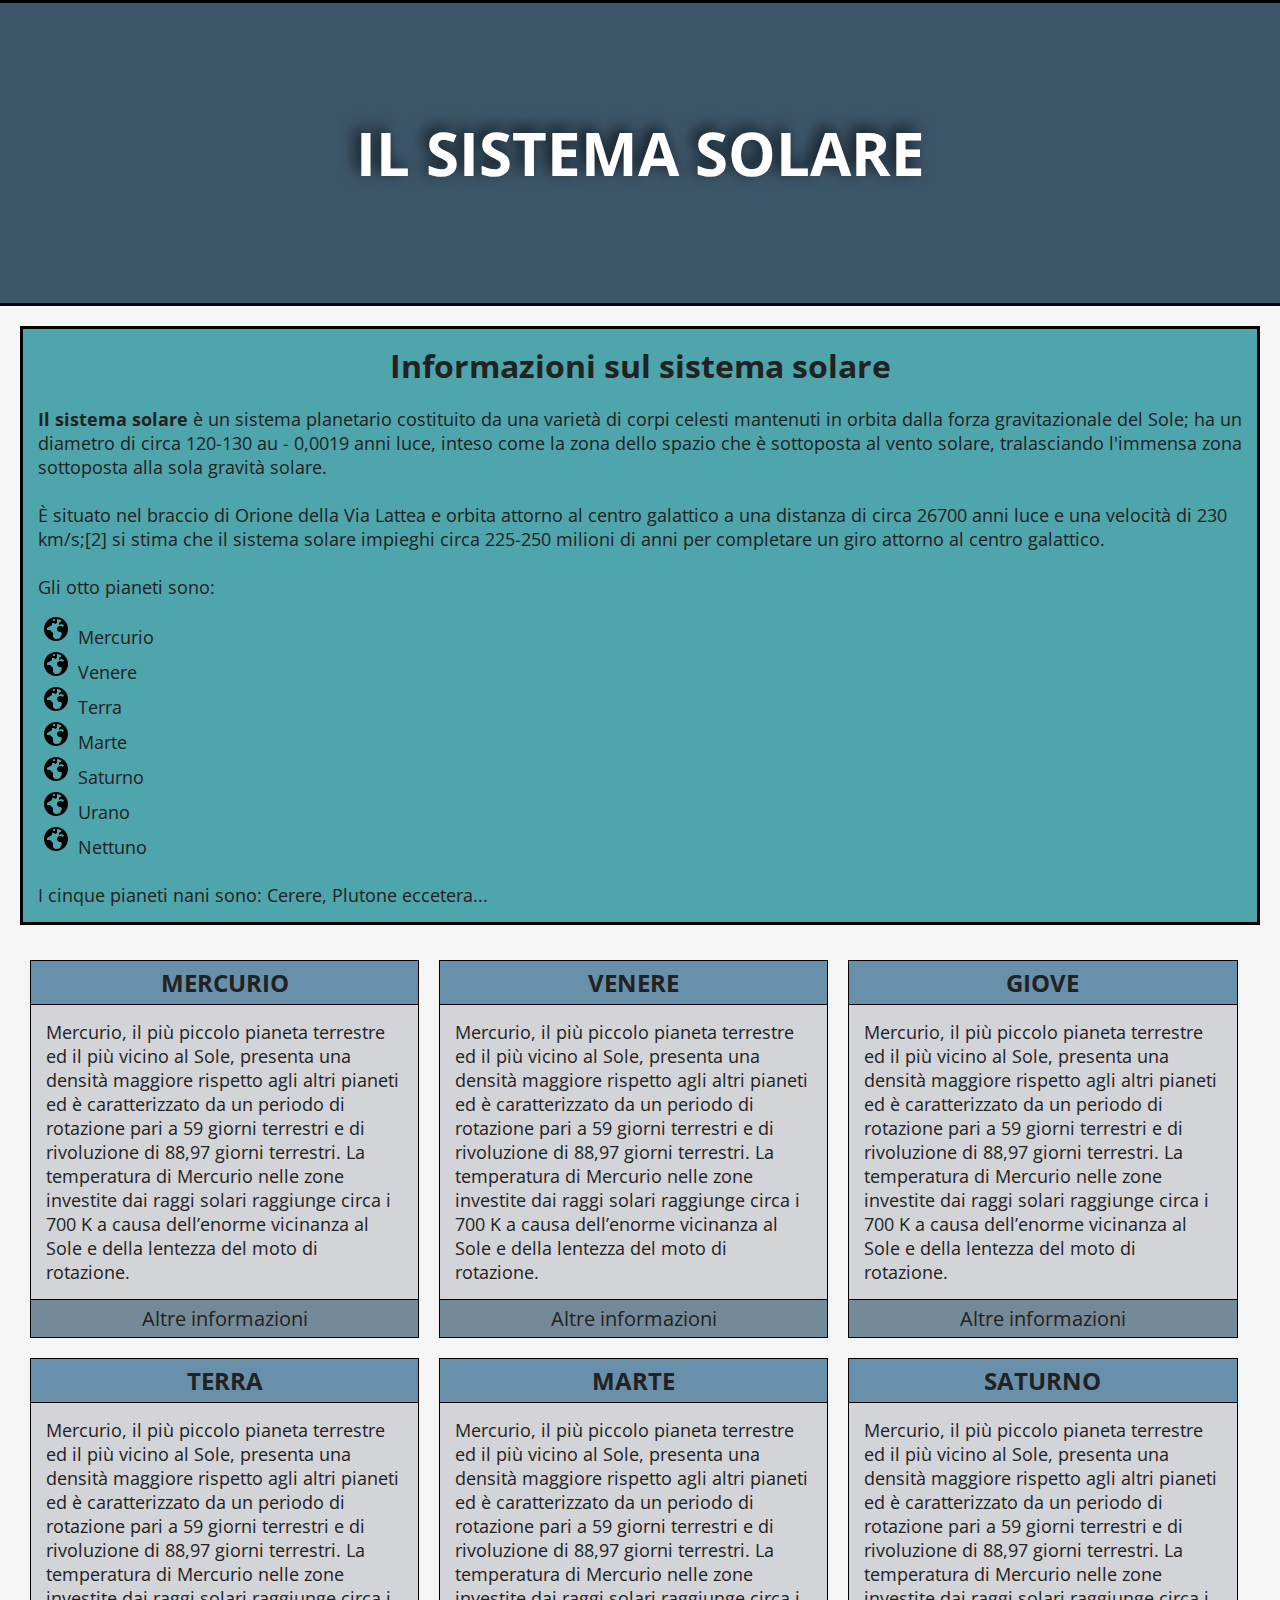
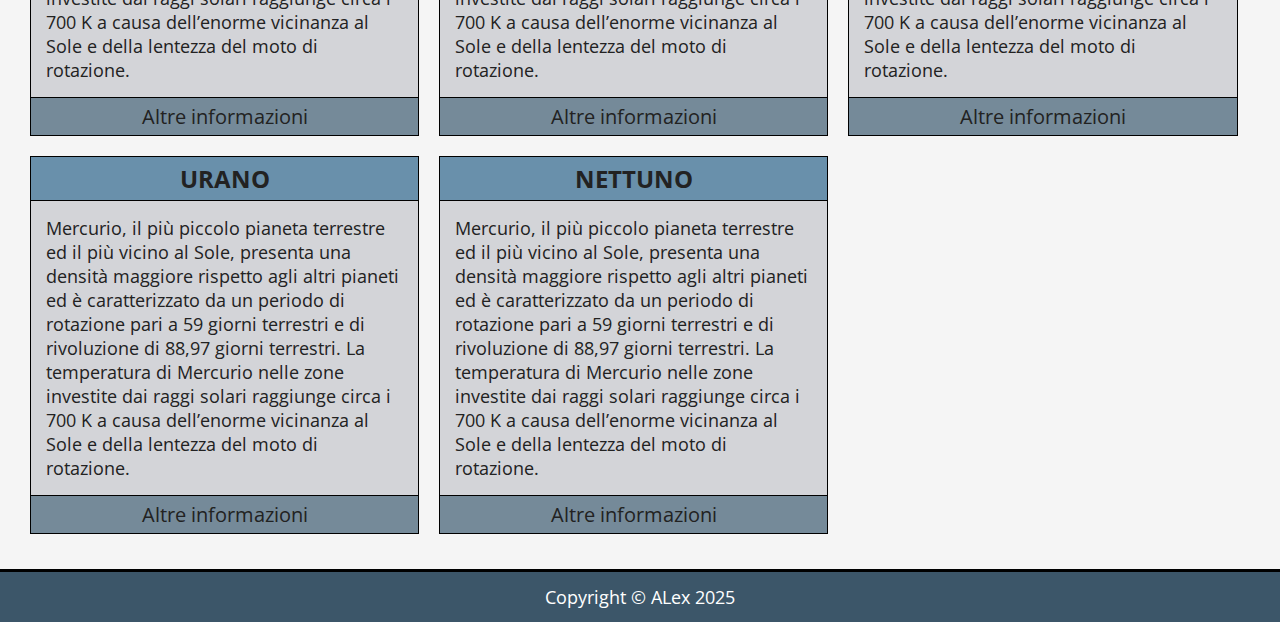
==== index.html @ 9d1b0b7c "first commit" ====
<!DOCTYPE html>

<html lang="it">
  <head>
    <meta charset="utf-8" />
    <meta http-equiv="X-UA-Compatible" content="IE=edge" />
    <title>Sistema solare</title>
    <meta name="viewport" content="width=device-width, initial-scale=1" />
    <link rel="stylesheet" type="text/css" media="screen" href="./src/css/main.css" />

    <link rel="preconnect" href="https://fonts.googleapis.com" />
    <link rel="preconnect" href="https://fonts.gstatic.com" crossorigin />
    <link
      href="https://fonts.googleapis.com/css2?family=Open+Sans:ital,wght@0,300..800;1,300..800&display=swap"
      rel="stylesheet" />
  </head>

  <body>

    <header>
        <h1>IL SISTEMA SOLARE</h1>
    </header>

    <main>

      <section id="c-principale">
        <h2>Informazioni sul sistema solare</h2>
        <article>
          <p><strong>Il sistema solare</strong> è un sistema planetario costituito
          da una varietà di corpi celesti mantenuti in orbita dalla forza
          gravitazionale del Sole; ha un diametro di circa 120-130 au -
          0,0019 anni luce, inteso come la zona dello spazio che è sottoposta al
          vento solare, tralasciando l'immensa zona sottoposta alla sola gravità
          solare.
          </p>
          <br>
          <p>È situato nel braccio di Orione della Via Lattea e orbita attorno al
            centro galattico a una distanza di circa 26700 anni luce e una
            velocità di 230 km/s;[2] si stima che il sistema solare impieghi circa
            225-250 milioni di anni per completare un giro attorno al centro
            galattico.
          </p>
          <br>
          Gli otto pianeti sono:
          <ul id="c-listaPianeti">
            <li>Mercurio</li>
            <li>Venere</li>
            <li>Terra</li>
            <li>Marte</li>
            <li>Saturno</li>
            <li>Urano</li>
            <li>Nettuno</li>
          </ul>
          <br>
          I cinque pianeti nani sono: Cerere, Plutone eccetera...
        </article>
      </section>

      <article class="c-pianeti">
        <h3 id="c-pianeti__titolo">MERCURIO</h3>
        <div class="c-pianeti__descrizione c-pianeti__descrizione--bordo">
          Mercurio, il più piccolo pianeta terrestre ed il più vicino al Sole, presenta una densità maggiore rispetto agli altri pianeti ed è caratterizzato da un periodo di rotazione pari a 59 giorni terrestri e di rivoluzione di 88,97 giorni terrestri. La temperatura di Mercurio nelle zone investite dai raggi solari raggiunge circa i 700 K a causa dell’enorme vicinanza al Sole e della lentezza del moto di rotazione.
        </div>
        <div class="c-pianeti__footer">Altre informazioni</div>
      </article>

      <article class="c-pianeti">
        <h3 id="c-pianeti__titolo">VENERE</h3>
        <div class="c-pianeti__descrizione c-pianeti__descrizione--bordo">
          Mercurio, il più piccolo pianeta terrestre ed il più vicino al Sole, presenta una densità maggiore rispetto agli altri pianeti ed è caratterizzato da un periodo di rotazione pari a 59 giorni terrestri e di rivoluzione di 88,97 giorni terrestri. La temperatura di Mercurio nelle zone investite dai raggi solari raggiunge circa i 700 K a causa dell’enorme vicinanza al Sole e della lentezza del moto di rotazione. 
        </div>
        <div class="c-pianeti__footer">Altre informazioni</div>
      </article>

      <article class="c-pianeti">
        <h3 id="c-pianeti__titolo">GIOVE</h3>
        <div class="c-pianeti__descrizione c-pianeti__descrizione--bordo">
          Mercurio, il più piccolo pianeta terrestre ed il più vicino al Sole, presenta una densità maggiore rispetto agli altri pianeti ed è caratterizzato da un periodo di rotazione pari a 59 giorni terrestri e di rivoluzione di 88,97 giorni terrestri. La temperatura di Mercurio nelle zone investite dai raggi solari raggiunge circa i 700 K a causa dell’enorme vicinanza al Sole e della lentezza del moto di rotazione.
        </div>
        <div class="c-pianeti__footer">Altre informazioni</div>
      </article>
  
      <article class="c-pianeti">
        <h3 id="c-pianeti__titolo">TERRA</h3>
        <div class="c-pianeti__descrizione c-pianeti__descrizione--bordo">
          Mercurio, il più piccolo pianeta terrestre ed il più vicino al Sole, presenta una densità maggiore rispetto agli altri pianeti ed è caratterizzato da un periodo di rotazione pari a 59 giorni terrestri e di rivoluzione di 88,97 giorni terrestri. La temperatura di Mercurio nelle zone investite dai raggi solari raggiunge circa i 700 K a causa dell’enorme vicinanza al Sole e della lentezza del moto di rotazione.
        </div>
        <div class="c-pianeti__footer">Altre informazioni</div>
      </article>

      <article class="c-pianeti">
        <h3 id="c-pianeti__titolo">MARTE</h3>
        <div class="c-pianeti__descrizione c-pianeti__descrizione--bordo">
          Mercurio, il più piccolo pianeta terrestre ed il più vicino al Sole, presenta una densità maggiore rispetto agli altri pianeti ed è caratterizzato da un periodo di rotazione pari a 59 giorni terrestri e di rivoluzione di 88,97 giorni terrestri. La temperatura di Mercurio nelle zone investite dai raggi solari raggiunge circa i 700 K a causa dell’enorme vicinanza al Sole e della lentezza del moto di rotazione.
        </div>
        <div class="c-pianeti__footer">Altre informazioni</div>
      </article>

      <article class="c-pianeti">
        <h3 id="c-pianeti__titolo">SATURNO</h3>
        <div class="c-pianeti__descrizione c-pianeti__descrizione--bordo">
          Mercurio, il più piccolo pianeta terrestre ed il più vicino al Sole, presenta una densità maggiore rispetto agli altri pianeti ed è caratterizzato da un periodo di rotazione pari a 59 giorni terrestri e di rivoluzione di 88,97 giorni terrestri. La temperatura di Mercurio nelle zone investite dai raggi solari raggiunge circa i 700 K a causa dell’enorme vicinanza al Sole e della lentezza del moto di rotazione.
        </div>
        <div class="c-pianeti__footer">Altre informazioni</div>
      </article>

      <article class="c-pianeti">
        <h3 id="c-pianeti__titolo">URANO</h3>
        <div class="c-pianeti__descrizione c-pianeti__descrizione--bordo">
          Mercurio, il più piccolo pianeta terrestre ed il più vicino al Sole, presenta una densità maggiore rispetto agli altri pianeti ed è caratterizzato da un periodo di rotazione pari a 59 giorni terrestri e di rivoluzione di 88,97 giorni terrestri. La temperatura di Mercurio nelle zone investite dai raggi solari raggiunge circa i 700 K a causa dell’enorme vicinanza al Sole e della lentezza del moto di rotazione.
        </div>
        <div class="c-pianeti__footer">Altre informazioni</div>
      </article>

      <article class="c-pianeti">
        <h3 id="c-pianeti__titolo">NETTUNO</h3>
        <div class="c-pianeti__descrizione c-pianeti__descrizione--bordo">
          Mercurio, il più piccolo pianeta terrestre ed il più vicino al Sole, presenta una densità maggiore rispetto agli altri pianeti ed è caratterizzato da un periodo di rotazione pari a 59 giorni terrestri e di rivoluzione di 88,97 giorni terrestri. La temperatura di Mercurio nelle zone investite dai raggi solari raggiunge circa i 700 K a causa dell’enorme vicinanza al Sole e della lentezza del moto di rotazione.
        </div>
        <div class="c-pianeti__footer">Altre informazioni</div>
      </article>

    </main>

    <footer>
      Copyright &#169; ALex 2025
    </footer>

  </body>
</html>
---- src/css/main.css ----
* {
    box-sizing: border-box;
    margin: 0;
 }

body {
    font-family: "Open Sans", serif;
    background-color: #F5F5F5;
    color: rgb(34, 34, 34);
}

main {
    margin: 20px;
    font-size: 0;
}
main > * {font-size: 18px;}

header {
    border-top: 3px solid black;
    border-bottom: 3px solid black;
    background-color: #3c5669;
    color: white;
    /* text-align: center; */
    /* height: 300px;
    line-height: 300px; */
}

header > h1 {
    /* display: inline-block; */
    text-align: center;
    height: 300px;
    line-height: 300px;
    font-size: 60px;
    /* border: 1px solid black; */
    text-shadow: -5px -5px 15px rgba(0, 0, 0, 0.8)
}

#c-principale {
    margin-bottom: 25px;
    padding: 15px;
    width: 100%;
    border: 3px solid black;
    background-color: #4ea5ab;
}

#c-principale > h2 {
    text-align: center;
    font-size: 32px;
    margin-bottom: 20px;
}

#c-principale article ul {
    margin-top: 15px;
}

#c-listaPianeti li {
    list-style-image: url("./../../assets/img/pianeta.png");
}

.c-pianeti {
    border: 1px solid black;
    width: calc(33% - 20px);
    display: inline-block;
    margin: 10px;
}

#c-pianeti__titolo {
    font-weight: bold;
    text-align: center;
    font-size:24px;
    padding: 5px;
    background-color: #6990ab;
 }

.c-pianeti__descrizione {
    padding: 15px;
    background-color: #D3D4D8;
}

.c-pianeti__descrizione--bordo {
    border-top: 1px solid rgb(0, 0, 0);
    border-bottom: 1px solid rgb(0, 0, 0);
}

.c-pianeti__footer {
    text-align: center;
    font-size: 20px;
    background-color: #758a99;
    padding: 5px;
}

footer {
    margin-top: 25px;
    line-height: 50px;
    border-top: 3px solid black;
    text-align: center;
    font-size:large;
    background-color: #3c5669;
    color: white;
}
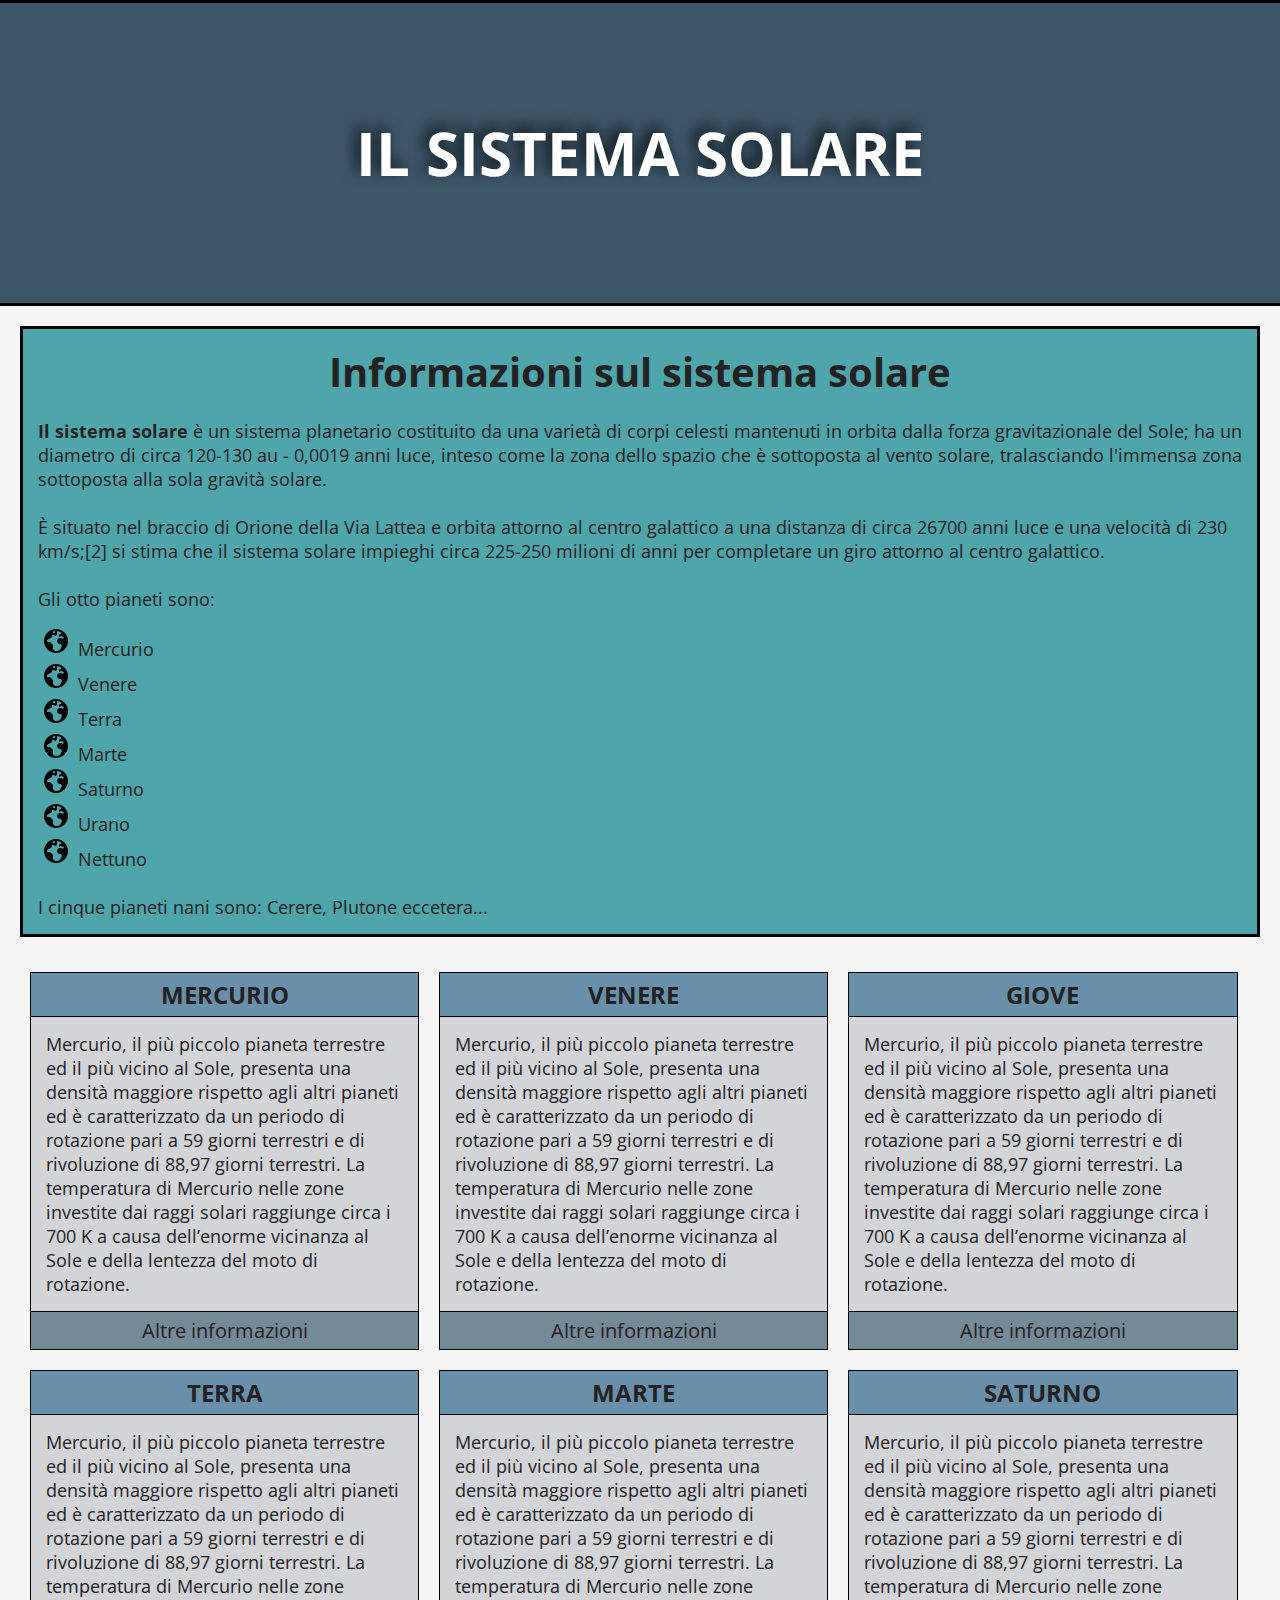
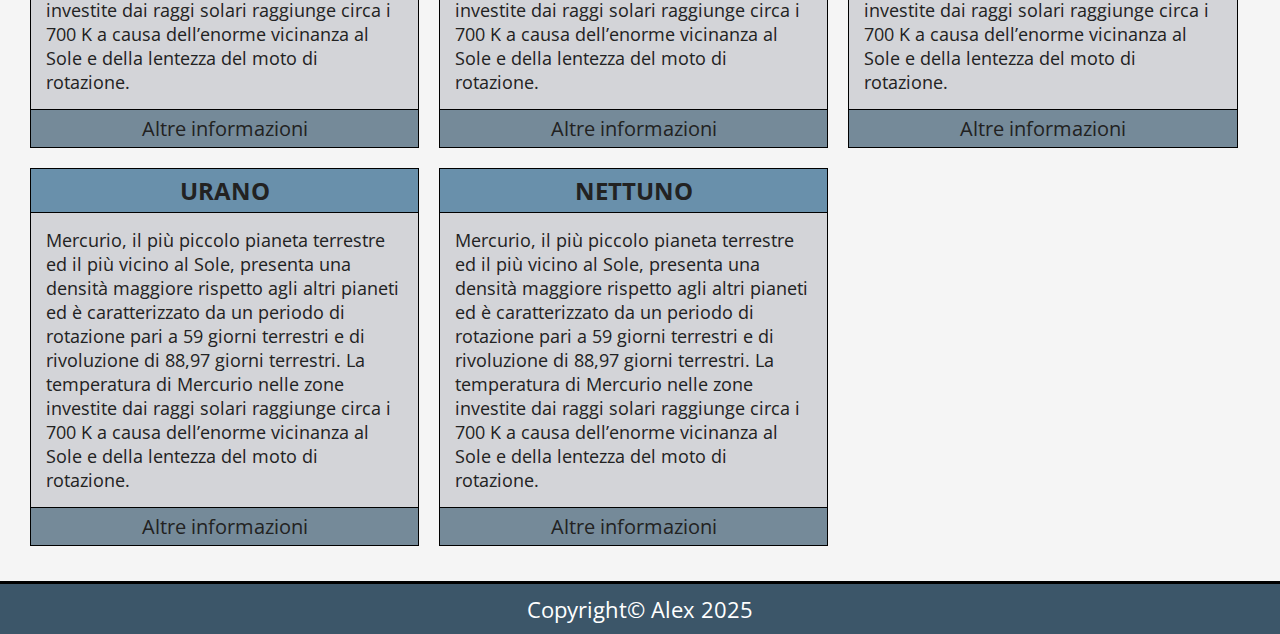
==== commit 03c9df6d: "second commit" ====
--- a/index.html
+++ b/index.html
@@ -123,7 +123,7 @@
     </main>
 
     <footer>
-      Copyright &#169; ALex 2025
+      Copyright&#169; Alex 2025
     </footer>
 
   </body>
--- a/src/css/main.css
+++ b/src/css/main.css
@@ -45,7 +45,7 @@
 
 #c-principale > h2 {
     text-align: center;
-    font-size: 32px;
+    font-size: 40px;
     margin-bottom: 20px;
 }
 
@@ -94,7 +94,7 @@
     line-height: 50px;
     border-top: 3px solid black;
     text-align: center;
-    font-size:large;
+    font-size: 22px;
     background-color: #3c5669;
     color: white;
 }
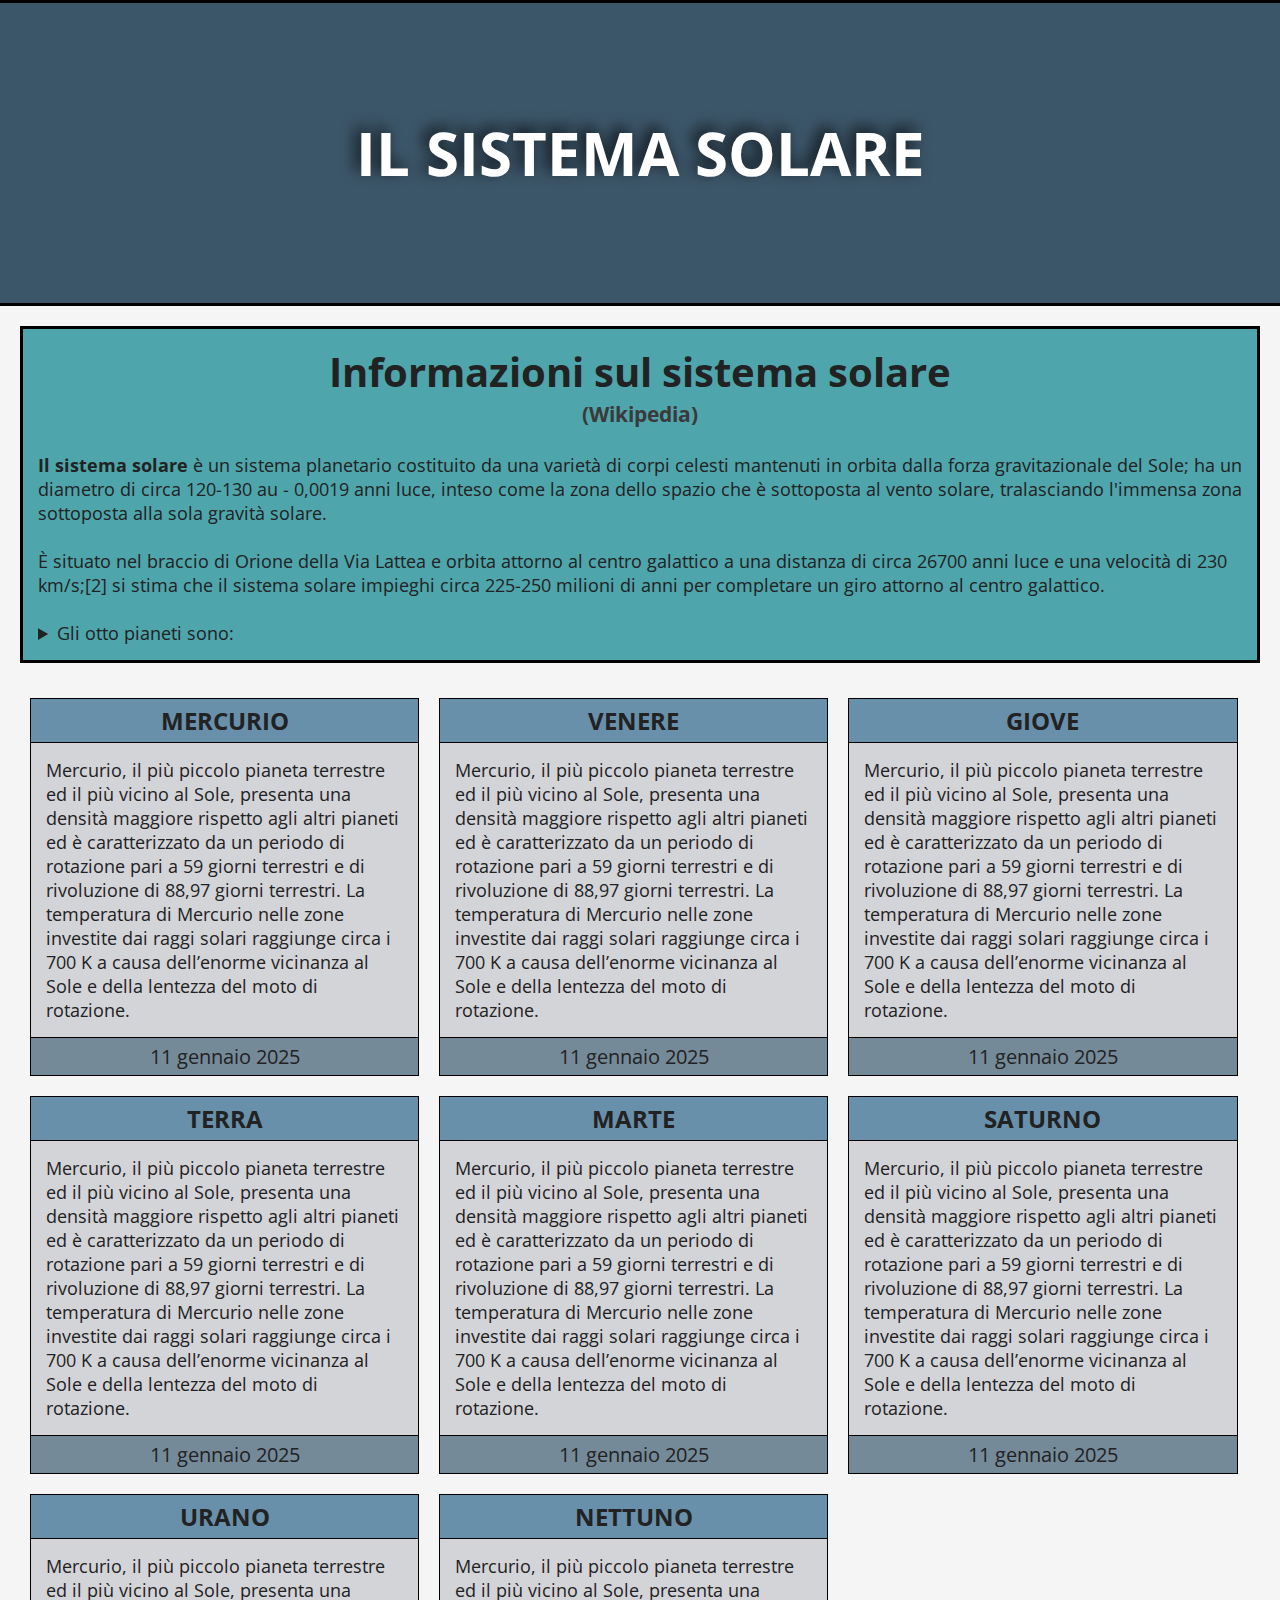
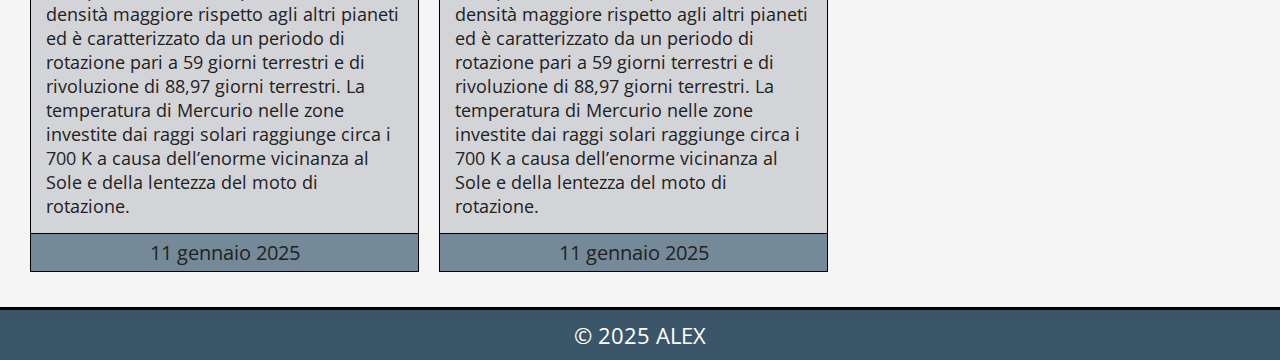
==== commit 89fd52f3: "third commit" ====
--- a/index.html
+++ b/index.html
@@ -4,10 +4,11 @@
   <head>
     <meta charset="utf-8" />
     <meta http-equiv="X-UA-Compatible" content="IE=edge" />
-    <title>Sistema solare</title>
     <meta name="viewport" content="width=device-width, initial-scale=1" />
+
+    <title>Sistema solare con tag semantici</title>
+
     <link rel="stylesheet" type="text/css" media="screen" href="./src/css/main.css" />
-
     <link rel="preconnect" href="https://fonts.googleapis.com" />
     <link rel="preconnect" href="https://fonts.gstatic.com" crossorigin />
     <link
@@ -17,42 +18,52 @@
 
   <body>
 
-    <header>
+    <header id="c-header">
         <h1>IL SISTEMA SOLARE</h1>
     </header>
 
     <main>
+      <section id="c-sectionIntro">
+        <header id="c-sectionIntro__header">
+          <hgroup>
+            <h2>Informazioni sul sistema solare</h2>
+            <h3>(Wikipedia)</h3>
+          </hgroup>
+        </header>
 
-      <section id="c-principale">
-        <h2>Informazioni sul sistema solare</h2>
         <article>
-          <p><strong>Il sistema solare</strong> è un sistema planetario costituito
-          da una varietà di corpi celesti mantenuti in orbita dalla forza
-          gravitazionale del Sole; ha un diametro di circa 120-130 au -
-          0,0019 anni luce, inteso come la zona dello spazio che è sottoposta al
-          vento solare, tralasciando l'immensa zona sottoposta alla sola gravità
-          solare.
+          <p>
+            <strong>Il sistema solare</strong> è un sistema planetario costituito
+            da una varietà di corpi celesti mantenuti in orbita dalla forza
+            gravitazionale del Sole; ha un diametro di circa 120-130 au -
+            0,0019 anni luce, inteso come la zona dello spazio che è sottoposta al
+            vento solare, tralasciando l'immensa zona sottoposta alla sola gravità
+            solare.
           </p>
           <br>
-          <p>È situato nel braccio di Orione della Via Lattea e orbita attorno al
+          <p>
+            È situato nel braccio di Orione della Via Lattea e orbita attorno al
             centro galattico a una distanza di circa 26700 anni luce e una
             velocità di 230 km/s;[2] si stima che il sistema solare impieghi circa
             225-250 milioni di anni per completare un giro attorno al centro
             galattico.
           </p>
           <br>
-          Gli otto pianeti sono:
-          <ul id="c-listaPianeti">
-            <li>Mercurio</li>
-            <li>Venere</li>
-            <li>Terra</li>
-            <li>Marte</li>
-            <li>Saturno</li>
-            <li>Urano</li>
-            <li>Nettuno</li>
-          </ul>
-          <br>
-          I cinque pianeti nani sono: Cerere, Plutone eccetera...
+          
+          <details>
+            <summary>Gli otto pianeti sono:</summary>
+              <ul id="c-listaPianeti">
+                <li>Mercurio</li>
+                <li>Venere</li>
+                <li>Terra</li>
+                <li>Marte</li>
+                <li>Saturno</li>
+                <li>Urano</li>
+                <li>Nettuno</li>
+              </ul>
+              <br>
+              I cinque pianeti nani sono: Cerere, Plutone eccetera...
+          </details>
         </article>
       </section>
 
@@ -61,7 +72,7 @@
         <div class="c-pianeti__descrizione c-pianeti__descrizione--bordo">
           Mercurio, il più piccolo pianeta terrestre ed il più vicino al Sole, presenta una densità maggiore rispetto agli altri pianeti ed è caratterizzato da un periodo di rotazione pari a 59 giorni terrestri e di rivoluzione di 88,97 giorni terrestri. La temperatura di Mercurio nelle zone investite dai raggi solari raggiunge circa i 700 K a causa dell’enorme vicinanza al Sole e della lentezza del moto di rotazione.
         </div>
-        <div class="c-pianeti__footer">Altre informazioni</div>
+        <footer class="c-pianeti__footer"><time datetime="2025-01-18" pubdate="2025-01-18">11 gennaio 2025</time></footer>
       </article>
 
       <article class="c-pianeti">
@@ -69,7 +80,7 @@
         <div class="c-pianeti__descrizione c-pianeti__descrizione--bordo">
           Mercurio, il più piccolo pianeta terrestre ed il più vicino al Sole, presenta una densità maggiore rispetto agli altri pianeti ed è caratterizzato da un periodo di rotazione pari a 59 giorni terrestri e di rivoluzione di 88,97 giorni terrestri. La temperatura di Mercurio nelle zone investite dai raggi solari raggiunge circa i 700 K a causa dell’enorme vicinanza al Sole e della lentezza del moto di rotazione. 
         </div>
-        <div class="c-pianeti__footer">Altre informazioni</div>
+        <footer class="c-pianeti__footer"><time datetime="2025-01-18" pubdate="2025-01-18">11 gennaio 2025</time></footer>
       </article>
 
       <article class="c-pianeti">
@@ -77,7 +88,7 @@
         <div class="c-pianeti__descrizione c-pianeti__descrizione--bordo">
           Mercurio, il più piccolo pianeta terrestre ed il più vicino al Sole, presenta una densità maggiore rispetto agli altri pianeti ed è caratterizzato da un periodo di rotazione pari a 59 giorni terrestri e di rivoluzione di 88,97 giorni terrestri. La temperatura di Mercurio nelle zone investite dai raggi solari raggiunge circa i 700 K a causa dell’enorme vicinanza al Sole e della lentezza del moto di rotazione.
         </div>
-        <div class="c-pianeti__footer">Altre informazioni</div>
+        <footer class="c-pianeti__footer"><time datetime="2025-01-18" pubdate="2025-01-18">11 gennaio 2025</time></footer>
       </article>
   
       <article class="c-pianeti">
@@ -85,7 +96,7 @@
         <div class="c-pianeti__descrizione c-pianeti__descrizione--bordo">
           Mercurio, il più piccolo pianeta terrestre ed il più vicino al Sole, presenta una densità maggiore rispetto agli altri pianeti ed è caratterizzato da un periodo di rotazione pari a 59 giorni terrestri e di rivoluzione di 88,97 giorni terrestri. La temperatura di Mercurio nelle zone investite dai raggi solari raggiunge circa i 700 K a causa dell’enorme vicinanza al Sole e della lentezza del moto di rotazione.
         </div>
-        <div class="c-pianeti__footer">Altre informazioni</div>
+        <footer class="c-pianeti__footer"><time datetime="2025-01-18" pubdate="2025-01-18">11 gennaio 2025</time></footer>
       </article>
 
       <article class="c-pianeti">
@@ -93,7 +104,7 @@
         <div class="c-pianeti__descrizione c-pianeti__descrizione--bordo">
           Mercurio, il più piccolo pianeta terrestre ed il più vicino al Sole, presenta una densità maggiore rispetto agli altri pianeti ed è caratterizzato da un periodo di rotazione pari a 59 giorni terrestri e di rivoluzione di 88,97 giorni terrestri. La temperatura di Mercurio nelle zone investite dai raggi solari raggiunge circa i 700 K a causa dell’enorme vicinanza al Sole e della lentezza del moto di rotazione.
         </div>
-        <div class="c-pianeti__footer">Altre informazioni</div>
+        <footer class="c-pianeti__footer"><time datetime="2025-01-18" pubdate="2025-01-18">11 gennaio 2025</time></footer>
       </article>
 
       <article class="c-pianeti">
@@ -101,29 +112,29 @@
         <div class="c-pianeti__descrizione c-pianeti__descrizione--bordo">
           Mercurio, il più piccolo pianeta terrestre ed il più vicino al Sole, presenta una densità maggiore rispetto agli altri pianeti ed è caratterizzato da un periodo di rotazione pari a 59 giorni terrestri e di rivoluzione di 88,97 giorni terrestri. La temperatura di Mercurio nelle zone investite dai raggi solari raggiunge circa i 700 K a causa dell’enorme vicinanza al Sole e della lentezza del moto di rotazione.
         </div>
-        <div class="c-pianeti__footer">Altre informazioni</div>
+        <footer class="c-pianeti__footer"><time datetime="2025-01-18" pubdate="2025-01-18">11 gennaio 2025</time></footer>
       </article>
 
-      <article class="c-pianeti">
-        <h3 id="c-pianeti__titolo">URANO</h3>
-        <div class="c-pianeti__descrizione c-pianeti__descrizione--bordo">
-          Mercurio, il più piccolo pianeta terrestre ed il più vicino al Sole, presenta una densità maggiore rispetto agli altri pianeti ed è caratterizzato da un periodo di rotazione pari a 59 giorni terrestri e di rivoluzione di 88,97 giorni terrestri. La temperatura di Mercurio nelle zone investite dai raggi solari raggiunge circa i 700 K a causa dell’enorme vicinanza al Sole e della lentezza del moto di rotazione.
-        </div>
-        <div class="c-pianeti__footer">Altre informazioni</div>
-      </article>
+        <article class="c-pianeti">
+          <h3 id="c-pianeti__titolo">URANO</h3>
+          <div class="c-pianeti__descrizione c-pianeti__descrizione--bordo">
+            Mercurio, il più piccolo pianeta terrestre ed il più vicino al Sole, presenta una densità maggiore rispetto agli altri pianeti ed è caratterizzato da un periodo di rotazione pari a 59 giorni terrestri e di rivoluzione di 88,97 giorni terrestri. La temperatura di Mercurio nelle zone investite dai raggi solari raggiunge circa i 700 K a causa dell’enorme vicinanza al Sole e della lentezza del moto di rotazione.
+          </div>
+          <footer class="c-pianeti__footer"><time datetime="2025-01-18" pubdate="2025-01-18">11 gennaio 2025</time></footer>
+        </article>
 
-      <article class="c-pianeti">
-        <h3 id="c-pianeti__titolo">NETTUNO</h3>
-        <div class="c-pianeti__descrizione c-pianeti__descrizione--bordo">
-          Mercurio, il più piccolo pianeta terrestre ed il più vicino al Sole, presenta una densità maggiore rispetto agli altri pianeti ed è caratterizzato da un periodo di rotazione pari a 59 giorni terrestri e di rivoluzione di 88,97 giorni terrestri. La temperatura di Mercurio nelle zone investite dai raggi solari raggiunge circa i 700 K a causa dell’enorme vicinanza al Sole e della lentezza del moto di rotazione.
-        </div>
-        <div class="c-pianeti__footer">Altre informazioni</div>
-      </article>
+        <article class="c-pianeti">
+          <h3 id="c-pianeti__titolo">NETTUNO</h3>
+          <div class="c-pianeti__descrizione c-pianeti__descrizione--bordo">
+            Mercurio, il più piccolo pianeta terrestre ed il più vicino al Sole, presenta una densità maggiore rispetto agli altri pianeti ed è caratterizzato da un periodo di rotazione pari a 59 giorni terrestri e di rivoluzione di 88,97 giorni terrestri. La temperatura di Mercurio nelle zone investite dai raggi solari raggiunge circa i 700 K a causa dell’enorme vicinanza al Sole e della lentezza del moto di rotazione.
+          </div>
+          <footer class="c-pianeti__footer"><time datetime="2025-01-18" pubdate="2025-01-18">11 gennaio 2025</time></footer>
+        </article>
 
     </main>
 
-    <footer>
-      Copyright&#169; Alex 2025
+    <footer id="c-footer">
+      &#169; 2025 ALEX
     </footer>
 
   </body>
--- a/src/css/main.css
+++ b/src/css/main.css
@@ -1,3 +1,4 @@
+/* Proprietà principali */
 * {
     box-sizing: border-box;
     margin: 0;
@@ -13,29 +14,37 @@
     margin: 20px;
     font-size: 0;
 }
-main > * {font-size: 18px;}
 
-header {
+/* Propietà comuni */
+#c-header, #c-footer {
+    text-align: center;
+    background-color: #3c5669;
+    color: white;
+}
+
+/* Header */
+#c-header {
     border-top: 3px solid black;
     border-bottom: 3px solid black;
-    background-color: #3c5669;
-    color: white;
     /* text-align: center; */
     /* height: 300px;
     line-height: 300px; */
 }
 
-header > h1 {
+#c-header > h1 {
     /* display: inline-block; */
     text-align: center;
     height: 300px;
     line-height: 300px;
     font-size: 60px;
-    /* border: 1px solid black; */
     text-shadow: -5px -5px 15px rgba(0, 0, 0, 0.8)
 }
 
-#c-principale {
+/* Main */
+main > * {font-size: 18px;} /* Precedentemente impostato a 0 */
+
+/* Section principale */
+#c-sectionIntro {
     margin-bottom: 25px;
     padding: 15px;
     width: 100%;
@@ -43,16 +52,22 @@
     background-color: #4ea5ab;
 }
 
-#c-principale > h2 {
-    text-align: center;
+#c-sectionIntro__header h2 {
     font-size: 40px;
-    margin-bottom: 20px;
+    margin-bottom: 0;
 }
 
-#c-principale article ul {
+#c-sectionIntro__header h3 {
+    margin-bottom: 25px;
+    color: #3b3939;
+}
+#c-sectionIntro__header h2, h3 {text-align: center;}
+
+#c-sectionIntro article ul {
     margin-top: 15px;
 }
 
+/* Article pianeti */
 #c-listaPianeti li {
     list-style-image: url("./../../assets/img/pianeta.png");
 }
@@ -89,13 +104,12 @@
     padding: 5px;
 }
 
-footer {
+/* Footer */
+#c-footer {
     margin-top: 25px;
     line-height: 50px;
     border-top: 3px solid black;
-    text-align: center;
     font-size: 22px;
-    background-color: #3c5669;
-    color: white;
+
 }
 
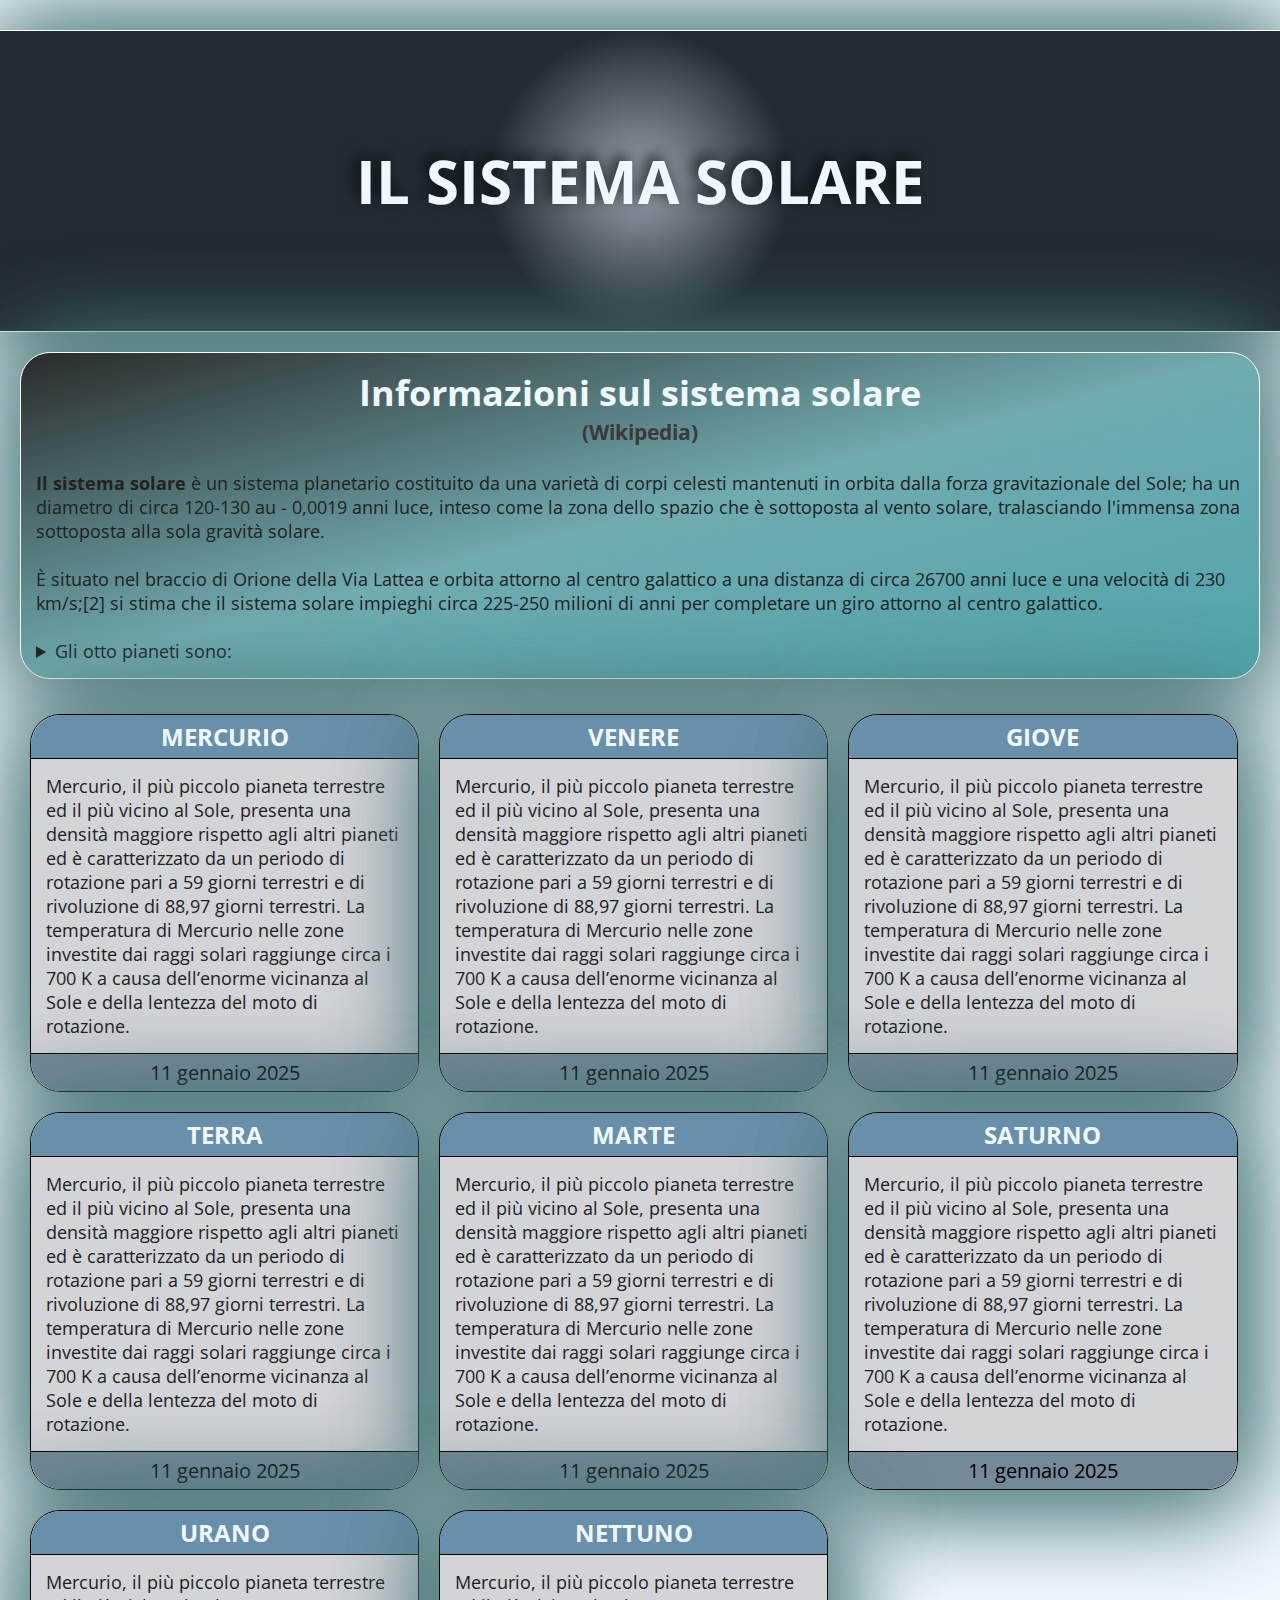
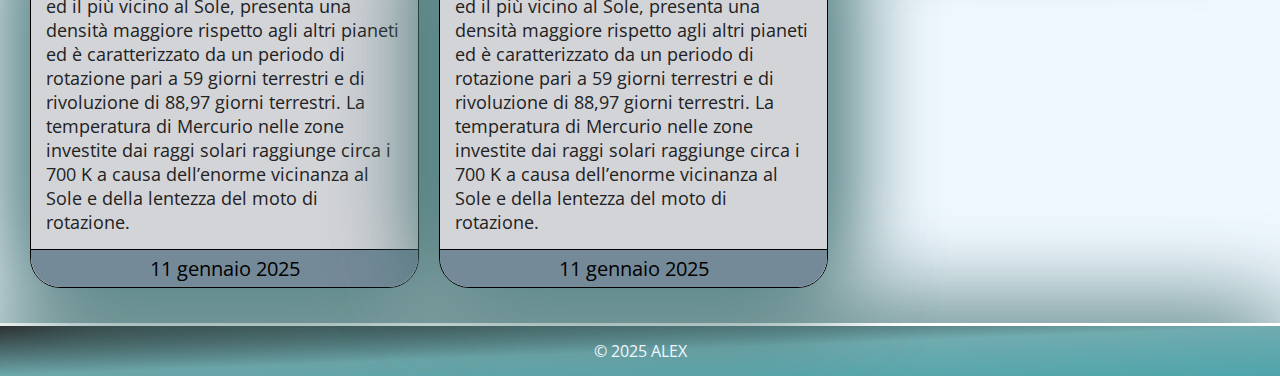
==== commit 6a92fbbc: "quarta revisione" ====
--- a/index.html
+++ b/index.html
@@ -4,16 +4,60 @@
   <head>
     <meta charset="utf-8" />
     <meta http-equiv="X-UA-Compatible" content="IE=edge" />
-    <meta name="viewport" content="width=device-width, initial-scale=1" />
 
     <title>Sistema solare con tag semantici</title>
 
-    <link rel="stylesheet" type="text/css" media="screen" href="./src/css/main.css" />
+    <!-- RESPONSIVE MEDIA QUERIES -->
+    <meta name="viewport" content="width=device-width, initial-scale=1" />
+
+    <!-- TAG META SEO -->
+    <meta name="description" content="Descrizione del sito" />
+    <meta name="keywords" content="parolaChiave1, parolaChiave2, parolaChiave3, eccetera" />
+    <meta name="author" content="Nome" />
+    <meta name="copyright" content="Nome" />
+
+    <!-- REFRESH E REINDIRIZZAMENTO -->
+    <!-- <meta http-equiv="refresh" content="5">
+    <meta http-equiv="refresh" content="5;url=#"> -->
+
+    <!-- GUIDA OPEN GRAPH PROTOCOL: https://ahrefs.com/blog/open-graph-meta-tags/#what-are-open-graph-tags-->
+    <meta property="og:title" content="Titolo" />
+    <meta property="og:type" content="website" />
+    <meta property="og:image" content="http://nomesito/img/image.png" />
+    <meta property="og:url" content="https://nomeDelSito/" />
+    <meta property="og:description" content="Descrizione del sito" />
+    <meta property="og:locale" content="it_IT" />
+    <meta property="og:site_name" content="Nome del sito" />
+    <!-- TWITTER -->
+    <meta name="twitter:card" content="summary_large_image" />
+    <meta name="twitter:title" content="Titolo del sito" />
+    <meta name="twitter:description" content="Descrizione del sito" />
+    <meta name="twitter:image" content="http://nomesito/img/image.png" />
+
+    <!-- GOOGLE FONTS -->
+    <!-- INCLUDERE SOLTANTO LE VARIANTI NECESSARIE -->
     <link rel="preconnect" href="https://fonts.googleapis.com" />
     <link rel="preconnect" href="https://fonts.gstatic.com" crossorigin />
     <link
       href="https://fonts.googleapis.com/css2?family=Open+Sans:ital,wght@0,300..800;1,300..800&display=swap"
       rel="stylesheet" />
+
+    <!-- FAVICON -->
+    <link rel="shortcut icon" href="./assets/img/pianeta.png" />
+
+    <!-- STYLESHEETS -->
+    <!-- 1. Normalizza o resetta gli stili di base tra i browser -->
+    <!-- <link rel="stylesheet" href="./src/css/reset.css" /> -->
+    <!-- 2. Definisce il layout generale della pagina -->
+    <!-- <link rel="stylesheet" href="./src/css/layout.css" /> -->
+    <!-- 3. Stili per componenti riutilizzabili (bottoni, form, etc.) -->
+    <!-- <link rel="stylesheet" href="./src/css/components.css" /> -->
+    <!-- 4. Definisce il tema visivo (colori, tipografie, etc.) -->
+    <!-- <link rel="stylesheet" href="./src/css/theme.css" /> -->
+    <!-- 5. Stili principali specifici per il progetto -->
+    <link rel="stylesheet" type="text/css" media="screen" href="./src/css/main.css" />
+    <!-- 6. Media Queries specifiche per il design responsive -->
+    <!-- <link rel="stylesheet" href="./src/css/responsive.css" /> -->
   </head>
 
   <body>
@@ -53,13 +97,14 @@
           <details>
             <summary>Gli otto pianeti sono:</summary>
               <ul id="c-listaPianeti">
-                <li>Mercurio</li>
-                <li>Venere</li>
-                <li>Terra</li>
-                <li>Marte</li>
-                <li>Saturno</li>
-                <li>Urano</li>
-                <li>Nettuno</li>
+                <li><span class="c-pointer">Mercurio</span></li>
+                <li><span class="c-pointer">Venere</span></li>
+                <li><span class="c-pointer">Venere</span></li>
+                <li><span class="c-pointer">Terra</span></li>
+                <li><span class="c-pointer">Marte</span></li>
+                <li><span class="c-pointer">Saturno</span></li>
+                <li><span class="c-pointer">Urano</span></li>
+                <li><span class="c-pointer">Nettuno</span></li>
               </ul>
               <br>
               I cinque pianeti nani sono: Cerere, Plutone eccetera...
--- a/src/css/main.css
+++ b/src/css/main.css
@@ -1,4 +1,10 @@
-/* Proprietà principali */
+@support not (gap:5px) {
+    /* regole sostitutive */
+    /* regole sostitutive */
+    /* regole sostitutive */
+}
+
+/* BEGIN - Impostazioni generali */
 * {
     box-sizing: border-box;
     margin: 0;
@@ -6,7 +12,7 @@
 
 body {
     font-family: "Open Sans", serif;
-    background-color: #F5F5F5;
+    background-color:aliceblue;
     color: rgb(34, 34, 34);
 }
 
@@ -14,21 +20,28 @@
     margin: 20px;
     font-size: 0;
 }
+/* END - Impostazioni generali */
 
-/* Propietà comuni */
+/* BEGIN - Propietà comuni */
 #c-header, #c-footer {
     text-align: center;
     background-color: #3c5669;
-    color: white;
+    color:aliceblue;
 }
 
-/* Header */
+#c-header, #c-sectionIntro, .c-pianeti, #c-footer {
+    box-shadow: 1px 5px 100px rgb(93, 144, 144), 1px 5px 100px rgb(51, 84, 84);
+}
+/* END - Propietà comuni */
+
+/* BEGIN - Header */
 #c-header {
-    border-top: 3px solid black;
-    border-bottom: 3px solid black;
-    /* text-align: center; */
-    /* height: 300px;
-    line-height: 300px; */
+    margin: auto;
+    margin-top: 30px;
+    border-top: 1px solid white;
+    border-bottom: 1px solid white;
+    background-image: radial-gradient(circle closest-side, #97a2ad, #222d33)
+    /* border-radius: 50px; */
 }
 
 #c-header > h1 {
@@ -39,22 +52,27 @@
     font-size: 60px;
     text-shadow: -5px -5px 15px rgba(0, 0, 0, 0.8)
 }
+/* END - Header */
 
-/* Main */
+                                /*** BEGIN - Main ***/
+
 main > * {font-size: 18px;} /* Precedentemente impostato a 0 */
 
-/* Section principale */
+/* BEGIN - Section principale */
 #c-sectionIntro {
+    border-radius: 30px;
     margin-bottom: 25px;
     padding: 15px;
+    border: 1px solid white;
     width: 100%;
-    border: 3px solid black;
     background-color: #4ea5ab;
+    background-image: linear-gradient(to top left, #4ea5ab, #70abaf, #2a2b2b);
 }
 
 #c-sectionIntro__header h2 {
-    font-size: 40px;
     margin-bottom: 0;
+    font-size: 36px;
+    color:aliceblue;
 }
 
 #c-sectionIntro__header h3 {
@@ -67,24 +85,32 @@
     margin-top: 15px;
 }
 
-/* Article pianeti */
+.c-pointer:hover {
+    text-transform: uppercase;
+    color: white;
+    cursor: pointer;
+}
+/* END - Section principale */
+
+/* BEGIN - Article pianeti */
 #c-listaPianeti li {
     list-style-image: url("./../../assets/img/pianeta.png");
 }
 
 .c-pianeti {
+    margin: 10px;
     border: 1px solid black;
     width: calc(33% - 20px);
     display: inline-block;
-    margin: 10px;
 }
 
 #c-pianeti__titolo {
+    padding: 5px;
     font-weight: bold;
     text-align: center;
     font-size:24px;
-    padding: 5px;
     background-color: #6990ab;
+    color:aliceblue;
  }
 
 .c-pianeti__descrizione {
@@ -98,18 +124,36 @@
 }
 
 .c-pianeti__footer {
+    padding: 5px;
     text-align: center;
     font-size: 20px;
     background-color: #758a99;
-    padding: 5px;
+    color: black;
 }
 
-/* Footer */
+.c-pianeti, #c-pianeti__titolo, .c-pianeti__footer {
+    border-radius: 30px;
+}
+
+#c-pianeti__titolo {
+    border-bottom-left-radius: 0;
+    border-bottom-right-radius: 0;   
+}
+
+.c-pianeti__footer {
+    border-top-left-radius: 0;
+    border-top-right-radius: 0;   
+}
+/* END - Article pianeti */
+
+                                    /*** END - Main ***/
+
+/* BEGIN - Footer */
 #c-footer {
     margin-top: 25px;
+    border-top: 3px solid white;
     line-height: 50px;
-    border-top: 3px solid black;
-    font-size: 22px;
-
+    font-size: 16px;
+    background-image: linear-gradient(to top left, #4ea5ab, #70abaf, #2a2b2b);
 }
-
+/* END - Footer */
